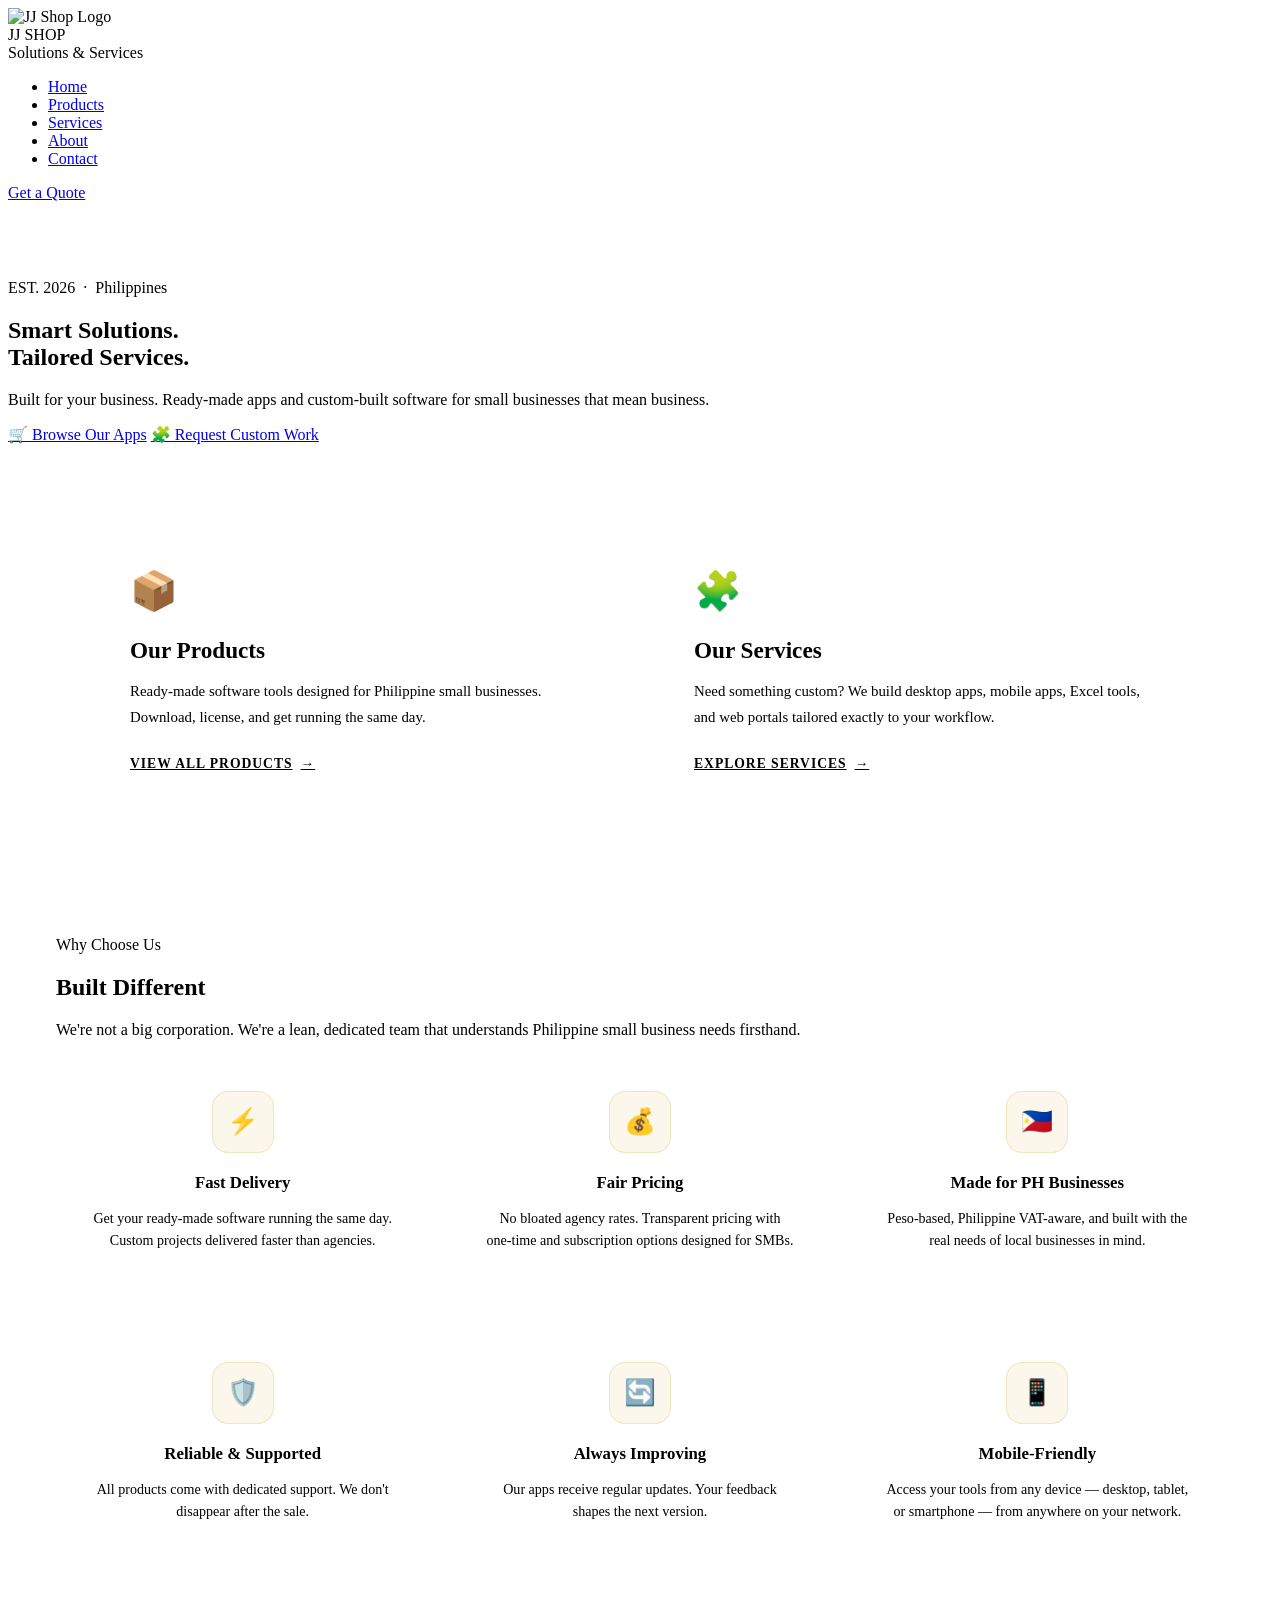
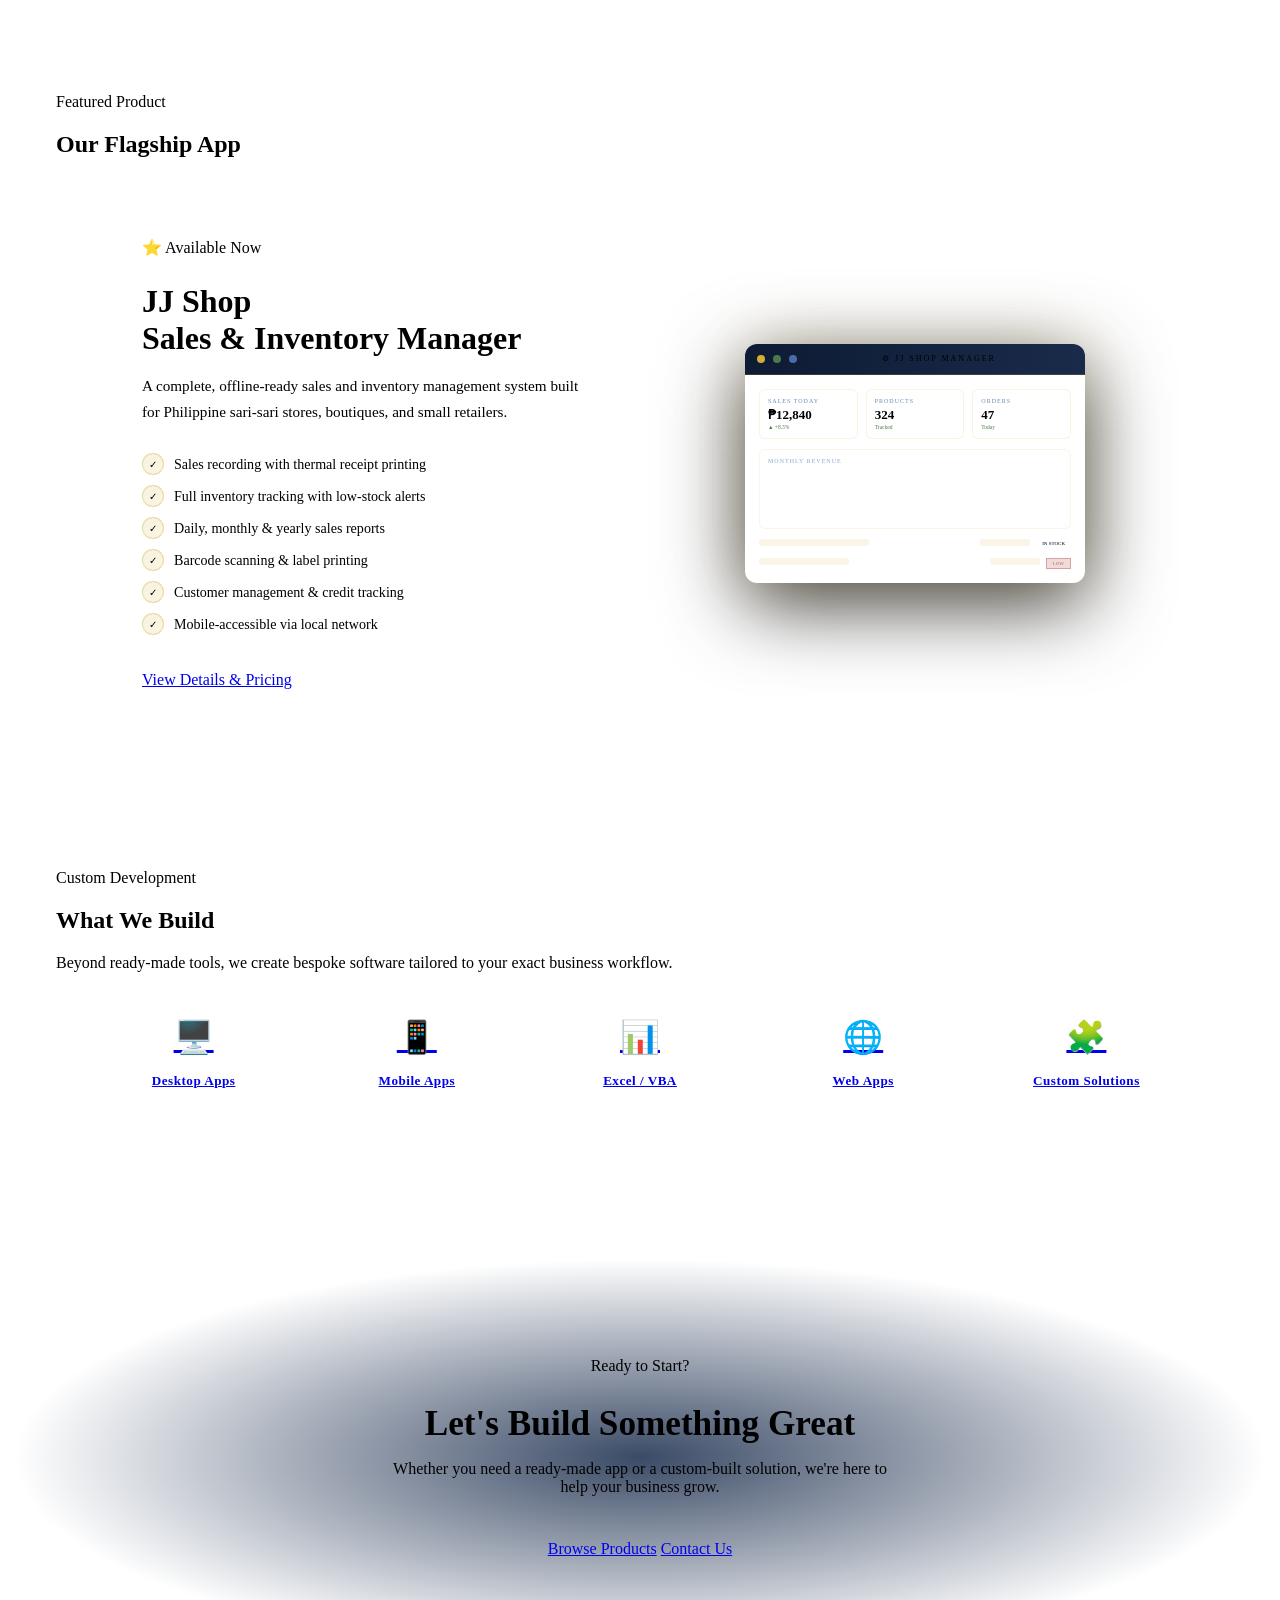
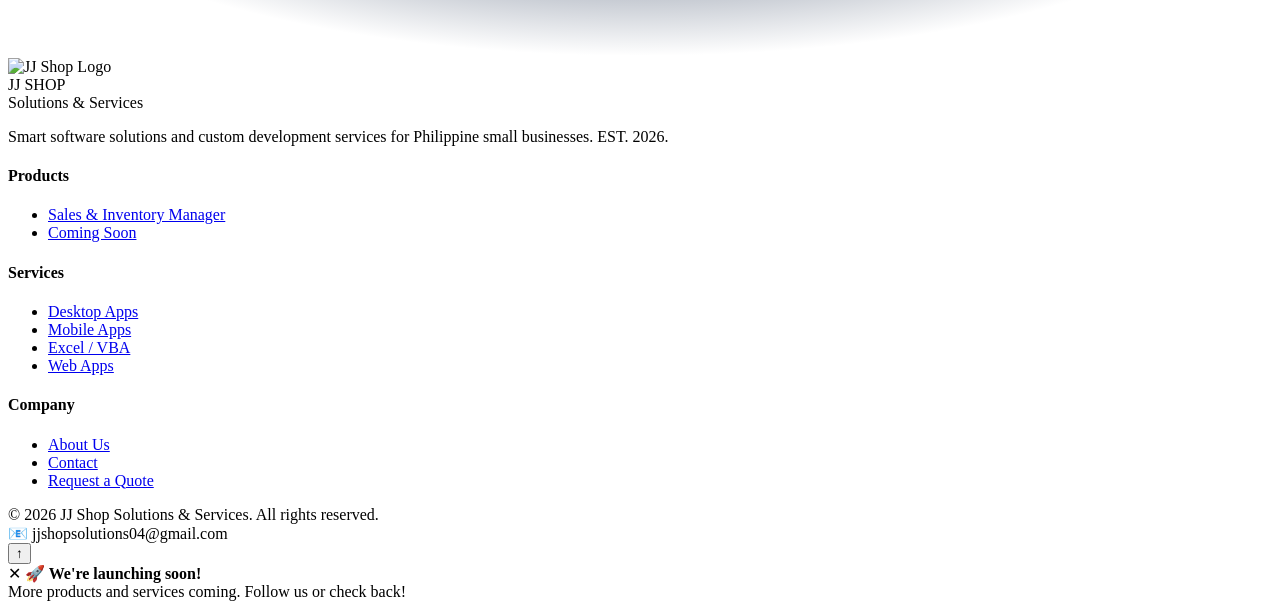
==== index.html @ c6b6b265 "Deploy website: index.html" ====
<!DOCTYPE html>
<html lang="en">
<head>
  <meta charset="UTF-8">
  <meta name="viewport" content="width=device-width, initial-scale=1.0">
  <title>JJ Shop Solutions & Services — Smart Business Software & Custom Development</title>
  <meta name="description" content="JJ Shop Solutions & Services offers ready-made business software and custom-built digital solutions for small businesses in the Philippines. Explore our Invty App and custom development services.">
  <meta name="keywords" content="JJ Shop, inventory software, sales management, custom software Philippines, small business app">
  <meta property="og:title" content="JJ Shop Solutions & Services">
  <meta property="og:description" content="Smart Solutions. Tailored Services. Built for Your Business.">
  <meta property="og:type" content="website">
  <link rel="icon" type="image/png" href="assets/img/icon-192.png">
  <link rel="apple-touch-icon" href="assets/img/icon-192.png">
  <link rel="stylesheet" href="assets/style.css">
  <style>
    /* ── HOME-SPECIFIC ── */
    .dual-cards {
      display:grid; grid-template-columns:1fr 1fr; gap:28px;
      max-width:1100px; margin:80px auto 0; padding:0 48px;
    }
    .dual-card {
      background:var(--glass);
      border:1px solid var(--glass-border);
      border-radius:var(--radius); padding:44px 40px;
      backdrop-filter:blur(20px); transition:var(--transition);
      position:relative; overflow:hidden;
    }
    .dual-card::before {
      content:''; position:absolute; top:0; left:0; right:0; height:3px;
      background:linear-gradient(90deg,transparent,var(--gold),transparent);
      opacity:0; transition:var(--transition);
    }
    .dual-card:hover { transform:translateY(-6px); box-shadow:0 16px 60px rgba(212,175,55,0.15); }
    .dual-card:hover::before { opacity:1; }
    .dual-card-icon { font-size:2.4rem; margin-bottom:16px; display:block; }
    .dual-card h3 { font-size:1.45rem; margin-bottom:12px; color:var(--gold); }
    .dual-card p { color:var(--text-muted); font-size:0.93rem; line-height:1.7; margin-bottom:24px; }
    .dual-card-link {
      display:inline-flex; align-items:center; gap:8px;
      font-size:0.85rem; font-weight:600; color:var(--gold);
      letter-spacing:1px; text-transform:uppercase; transition:var(--transition);
    }
    .dual-card-link .arrow { transition:var(--transition); }
    .dual-card-link:hover .arrow { transform:translateX(6px); }

    /* ── FEATURES SECTION ── */
    .features-section {
      padding:120px 48px; max-width:1200px; margin:0 auto;
    }
    .features-grid {
      display:grid; grid-template-columns:repeat(3,1fr); gap:24px;
    }
    .feature-item {
      background:var(--glass); border:1px solid var(--glass-border);
      border-radius:var(--radius); padding:36px 32px;
      backdrop-filter:blur(20px); transition:var(--transition);
      text-align:center;
    }
    .feature-item:hover {
      border-color:rgba(212,175,55,0.4); transform:translateY(-4px);
      box-shadow:0 12px 40px rgba(212,175,55,0.1);
    }
    .feature-icon {
      width:60px; height:60px; border-radius:16px;
      background:rgba(212,175,55,0.1); border:1px solid rgba(212,175,55,0.25);
      display:flex; align-items:center; justify-content:center;
      font-size:1.6rem; margin:0 auto 20px;
    }
    .feature-item h3 { font-size:1.05rem; margin-bottom:10px; }
    .feature-item p { font-size:0.88rem; color:var(--text-muted); line-height:1.6; }

    /* ── PRODUCT SPOTLIGHT ── */
    .spotlight-section {
      padding:0 48px 120px; position:relative; z-index:1;
    }
    .spotlight-inner {
      max-width:1100px; margin:0 auto;
      background:var(--glass); border:1px solid var(--glass-border);
      border-radius:20px; backdrop-filter:blur(20px);
      display:grid; grid-template-columns:1fr 1fr; overflow:hidden;
    }
    .spotlight-content { padding:60px 52px; }
    .spotlight-content h2 { font-size:2rem; margin-bottom:16px; }
    .spotlight-content p { color:var(--text-muted); font-size:0.95rem; line-height:1.7; margin-bottom:28px; }
    .spotlight-features { display:flex; flex-direction:column; gap:10px; margin-bottom:36px; }
    .spotlight-feat {
      display:flex; align-items:center; gap:10px;
      font-size:0.88rem; color:var(--text-muted);
    }
    .feat-check {
      width:20px; height:20px; border-radius:50%;
      background:rgba(212,175,55,0.15); border:1px solid rgba(212,175,55,0.4);
      display:flex; align-items:center; justify-content:center; flex-shrink:0;
      font-size:0.65rem; color:var(--gold);
    }
    .spotlight-visual {
      background:linear-gradient(135deg, var(--navy-mid) 0%, var(--navy-card) 100%);
      display:flex; align-items:center; justify-content:center;
      padding:40px; border-left:1px solid var(--glass-border);
    }
    .app-mockup {
      width:100%; max-width:340px;
      background:var(--navy-card); border-radius:12px;
      border:1.5px solid var(--navy-border);
      box-shadow:0 0 60px rgba(212,175,55,0.15), 0 20px 80px rgba(0,0,0,0.8);
      overflow:hidden;
    }
    .mockup-bar {
      background:linear-gradient(90deg,#0d1b33,#1a2a4a);
      height:30px; display:flex; align-items:center; padding:0 12px;
      border-bottom:1px solid rgba(212,175,55,0.2); gap:8px;
    }
    .mockup-dot { width:8px; height:8px; border-radius:50%; }
    .mockup-title {
      font-family:'Cinzel',serif; font-size:8px; color:var(--gold);
      letter-spacing:2px; margin-left:auto; margin-right:auto;
    }
    .mockup-body { padding:14px; display:flex; flex-direction:column; gap:10px; }
    .mockup-kpis { display:flex; gap:8px; }
    .mockup-kpi {
      flex:1; background:rgba(255,255,255,0.03);
      border:1px solid rgba(212,175,55,0.15); border-radius:6px; padding:8px;
    }
    .kpi-lbl { font-size:6px; color:#6a8aaa; text-transform:uppercase; letter-spacing:1px; margin-bottom:3px; }
    .kpi-val { font-size:13px; font-weight:700; color:var(--gold); }
    .kpi-sub-t { font-size:5.5px; color:#4a7a4a; margin-top:1px; }
    .mockup-chart {
      background:rgba(255,255,255,0.02); border:1px solid rgba(212,175,55,0.12);
      border-radius:6px; padding:8px;
    }
    .chart-lbl { font-size:6px; color:#8aaac8; text-transform:uppercase; letter-spacing:1px; margin-bottom:6px; }
    .bars-row { display:flex; align-items:flex-end; height:50px; gap:5px; }
    .bar-item { flex:1; border-radius:2px 2px 0 0; background:linear-gradient(180deg,var(--gold),rgba(212,175,55,0.3)); }
    .bar-item.hi { background:linear-gradient(180deg,var(--gold-light),var(--gold)); }
    .mockup-row { display:flex; gap:6px; }
    .m-cell { height:7px; border-radius:2px; background:rgba(212,175,55,0.12); }

    /* ── SERVICES STRIP ── */
    .services-strip {
      padding:0 48px 120px; position:relative; z-index:1;
    }
    .services-grid-home {
      max-width:1100px; margin:0 auto;
      display:grid; grid-template-columns:repeat(5,1fr); gap:16px;
    }
    .svc-tile {
      background:var(--glass); border:1px solid var(--glass-border);
      border-radius:var(--radius); padding:30px 20px; text-align:center;
      backdrop-filter:blur(20px); transition:var(--transition); cursor:pointer;
    }
    .svc-tile:hover {
      border-color:rgba(212,175,55,0.5); transform:translateY(-5px);
      box-shadow:0 12px 40px rgba(212,175,55,0.12);
      background:rgba(13,27,51,0.9);
    }
    .svc-tile-icon { font-size:2rem; margin-bottom:12px; display:block; }
    .svc-tile h4 { font-size:0.82rem; font-weight:600; color:var(--text); letter-spacing:0.5px; }

    /* ── CTA SECTION ── */
    .cta-section {
      padding:100px 48px; text-align:center;
      background:radial-gradient(ellipse at 50% 50%, rgba(10,30,64,0.8) 0%, transparent 70%);
      position:relative; z-index:1;
    }
    .cta-section h2 { font-size:2.2rem; margin-bottom:16px; }
    .cta-section p { color:var(--text-muted); max-width:500px; margin:0 auto 44px; }

    @media (max-width:900px) {
      .dual-cards { grid-template-columns:1fr; padding:0 24px; }
      .features-section { padding:80px 24px; }
      .features-grid { grid-template-columns:1fr 1fr; }
      .spotlight-inner { grid-template-columns:1fr; }
      .spotlight-visual { display:none; }
      .spotlight-content { padding:40px 32px; }
      .services-strip { padding:0 24px 80px; }
      .services-grid-home { grid-template-columns:repeat(3,1fr); }
      .cta-section { padding:80px 24px; }
    }
    @media (max-width:560px) {
      .features-grid { grid-template-columns:1fr; }
      .services-grid-home { grid-template-columns:repeat(2,1fr); }
    }
  </style>
</head>
<body>

<!-- ── NAVBAR ── -->
<nav class="navbar" id="navbar">
  <div class="nav-logo">
    <img src="assets/img/logo.png" alt="JJ Shop Logo">
    <div>
      <div class="nav-logo-text">JJ SHOP</div>
      <div class="nav-logo-sub">Solutions & Services</div>
    </div>
  </div>
  <ul class="nav-links" id="navLinks">
    <li><a href="index.html" class="active">Home</a></li>
    <li><a href="products.html">Products</a></li>
    <li><a href="services.html">Services</a></li>
    <li><a href="about.html">About</a></li>
    <li><a href="contact.html">Contact</a></li>
  </ul>
  <a href="contact.html" class="nav-cta">Get a Quote</a>
  <div class="nav-hamburger" id="hamburger" onclick="toggleNav()">
    <span></span><span></span><span></span>
  </div>
</nav>

<!-- ── HERO ── -->
<section class="hero" id="home">
  <div class="hero-glow"></div>
  <div class="particles" id="particles"></div>
  <div class="hero-content reveal">
    <div class="hero-badge">EST. 2026 &nbsp;·&nbsp; Philippines</div>
    <div class="gold-divider"><span></span></div>
    <h1 class="gold-text">Smart Solutions.<br>Tailored Services.</h1>
    <p class="hero-tagline">Built for your business. Ready-made apps and custom-built software for small businesses that mean business.</p>
    <div class="hero-btns">
      <a href="products.html" class="btn btn-primary">🛒 Browse Our Apps</a>
      <a href="contact.html" class="btn btn-outline">🧩 Request Custom Work</a>
    </div>
  </div>
</section>

<!-- ── DUAL CARDS ── -->
<div class="dual-cards reveal">
  <div class="dual-card">
    <span class="dual-card-icon">📦</span>
    <h3>Our Products</h3>
    <p>Ready-made software tools designed for Philippine small businesses. Download, license, and get running the same day.</p>
    <a href="products.html" class="dual-card-link">View All Products <span class="arrow">→</span></a>
  </div>
  <div class="dual-card">
    <span class="dual-card-icon">🧩</span>
    <h3>Our Services</h3>
    <p>Need something custom? We build desktop apps, mobile apps, Excel tools, and web portals tailored exactly to your workflow.</p>
    <a href="services.html" class="dual-card-link">Explore Services <span class="arrow">→</span></a>
  </div>
</div>

<!-- ── FEATURES ── -->
<section class="section">
  <div class="features-section">
    <div class="section-header reveal">
      <div class="section-eyebrow">Why Choose Us</div>
      <h2><span class="gold-text">Built</span> Different</h2>
      <p>We're not a big corporation. We're a lean, dedicated team that understands Philippine small business needs firsthand.</p>
    </div>
    <div class="features-grid">
      <div class="feature-item reveal">
        <div class="feature-icon">⚡</div>
        <h3>Fast Delivery</h3>
        <p>Get your ready-made software running the same day. Custom projects delivered faster than agencies.</p>
      </div>
      <div class="feature-item reveal">
        <div class="feature-icon">💰</div>
        <h3>Fair Pricing</h3>
        <p>No bloated agency rates. Transparent pricing with one-time and subscription options designed for SMBs.</p>
      </div>
      <div class="feature-item reveal">
        <div class="feature-icon">🇵🇭</div>
        <h3>Made for PH Businesses</h3>
        <p>Peso-based, Philippine VAT-aware, and built with the real needs of local businesses in mind.</p>
      </div>
      <div class="feature-item reveal">
        <div class="feature-icon">🛡️</div>
        <h3>Reliable & Supported</h3>
        <p>All products come with dedicated support. We don't disappear after the sale.</p>
      </div>
      <div class="feature-item reveal">
        <div class="feature-icon">🔄</div>
        <h3>Always Improving</h3>
        <p>Our apps receive regular updates. Your feedback shapes the next version.</p>
      </div>
      <div class="feature-item reveal">
        <div class="feature-icon">📱</div>
        <h3>Mobile-Friendly</h3>
        <p>Access your tools from any device — desktop, tablet, or smartphone — from anywhere on your network.</p>
      </div>
    </div>
  </div>
</section>

<!-- ── PRODUCT SPOTLIGHT ── -->
<section class="spotlight-section section">
  <div class="section-header reveal">
    <div class="section-eyebrow">Featured Product</div>
    <h2>Our <span class="gold-text">Flagship App</span></h2>
  </div>
  <div class="spotlight-inner reveal">
    <div class="spotlight-content">
      <div class="badge badge-gold" style="margin-bottom:18px;">⭐ Available Now</div>
      <h2><span class="gold-text">JJ Shop</span><br>Sales & Inventory Manager</h2>
      <p>A complete, offline-ready sales and inventory management system built for Philippine sari-sari stores, boutiques, and small retailers.</p>
      <div class="spotlight-features">
        <div class="spotlight-feat"><div class="feat-check">✓</div> Sales recording with thermal receipt printing</div>
        <div class="spotlight-feat"><div class="feat-check">✓</div> Full inventory tracking with low-stock alerts</div>
        <div class="spotlight-feat"><div class="feat-check">✓</div> Daily, monthly & yearly sales reports</div>
        <div class="spotlight-feat"><div class="feat-check">✓</div> Barcode scanning & label printing</div>
        <div class="spotlight-feat"><div class="feat-check">✓</div> Customer management & credit tracking</div>
        <div class="spotlight-feat"><div class="feat-check">✓</div> Mobile-accessible via local network</div>
      </div>
      <a href="products.html" class="btn btn-primary">View Details & Pricing</a>
    </div>
    <div class="spotlight-visual">
      <div class="app-mockup">
        <div class="mockup-bar">
          <div class="mockup-dot" style="background:#d4af37;"></div>
          <div class="mockup-dot" style="background:#4a7a4a;"></div>
          <div class="mockup-dot" style="background:#4a6aaa;"></div>
          <div class="mockup-title">⚙ JJ SHOP MANAGER</div>
        </div>
        <div class="mockup-body">
          <div class="mockup-kpis">
            <div class="mockup-kpi">
              <div class="kpi-lbl">Sales Today</div>
              <div class="kpi-val">₱12,840</div>
              <div class="kpi-sub-t">▲ +8.3%</div>
            </div>
            <div class="mockup-kpi">
              <div class="kpi-lbl">Products</div>
              <div class="kpi-val">324</div>
              <div class="kpi-sub-t">Tracked</div>
            </div>
            <div class="mockup-kpi">
              <div class="kpi-lbl">Orders</div>
              <div class="kpi-val">47</div>
              <div class="kpi-sub-t">Today</div>
            </div>
          </div>
          <div class="mockup-chart">
            <div class="chart-lbl">Monthly Revenue</div>
            <div class="bars-row">
              <div class="bar-item" style="height:35%;"></div>
              <div class="bar-item" style="height:50%;"></div>
              <div class="bar-item" style="height:42%;"></div>
              <div class="bar-item" style="height:65%;"></div>
              <div class="bar-item hi" style="height:80%;"></div>
              <div class="bar-item" style="height:70%;"></div>
              <div class="bar-item" style="height:75%;"></div>
              <div class="bar-item hi" style="height:92%;"></div>
            </div>
          </div>
          <div class="mockup-row">
            <div class="m-cell" style="width:110px;"></div>
            <div class="m-cell" style="width:50px;margin-left:auto;"></div>
            <div class="badge badge-green" style="font-size:5px;padding:2px 6px;">IN STOCK</div>
          </div>
          <div class="mockup-row">
            <div class="m-cell" style="width:90px;"></div>
            <div class="m-cell" style="width:50px;margin-left:auto;"></div>
            <div class="badge" style="font-size:5px;padding:2px 6px;background:rgba(180,74,74,0.2);color:#c06060;border:1px solid rgba(180,74,74,0.4);">LOW</div>
          </div>
        </div>
      </div>
    </div>
  </div>
</section>

<!-- ── SERVICES STRIP ── -->
<section class="services-strip section">
  <div class="section-header reveal">
    <div class="section-eyebrow">Custom Development</div>
    <h2>What We <span class="gold-text">Build</span></h2>
    <p>Beyond ready-made tools, we create bespoke software tailored to your exact business workflow.</p>
  </div>
  <div class="services-grid-home">
    <a href="services.html" class="svc-tile reveal">
      <span class="svc-tile-icon">🖥️</span>
      <h4>Desktop Apps</h4>
    </a>
    <a href="services.html" class="svc-tile reveal">
      <span class="svc-tile-icon">📱</span>
      <h4>Mobile Apps</h4>
    </a>
    <a href="services.html" class="svc-tile reveal">
      <span class="svc-tile-icon">📊</span>
      <h4>Excel / VBA</h4>
    </a>
    <a href="services.html" class="svc-tile reveal">
      <span class="svc-tile-icon">🌐</span>
      <h4>Web Apps</h4>
    </a>
    <a href="services.html" class="svc-tile reveal">
      <span class="svc-tile-icon">🧩</span>
      <h4>Custom Solutions</h4>
    </a>
  </div>
</section>

<!-- ── CTA ── -->
<section class="cta-section section reveal">
  <div class="section-eyebrow">Ready to Start?</div>
  <h2><span class="gold-text">Let's Build</span> Something Great</h2>
  <p>Whether you need a ready-made app or a custom-built solution, we're here to help your business grow.</p>
  <div class="hero-btns">
    <a href="products.html" class="btn btn-primary">Browse Products</a>
    <a href="contact.html" class="btn btn-outline">Contact Us</a>
  </div>
</section>

<!-- ── FOOTER ── -->
<footer>
  <div class="footer-grid">
    <div>
      <div class="footer-brand-logo">
        <img src="assets/img/logo.png" alt="JJ Shop Logo">
        <div>
          <div class="footer-brand-name">JJ SHOP</div>
          <div class="footer-brand-sub">Solutions & Services</div>
        </div>
      </div>
      <p class="footer-desc">Smart software solutions and custom development services for Philippine small businesses. EST. 2026.</p>
    </div>
    <div class="footer-col">
      <h4>Products</h4>
      <ul>
        <li><a href="products.html">Sales & Inventory Manager</a></li>
        <li><a href="products.html#coming-soon">Coming Soon</a></li>
      </ul>
    </div>
    <div class="footer-col">
      <h4>Services</h4>
      <ul>
        <li><a href="services.html">Desktop Apps</a></li>
        <li><a href="services.html">Mobile Apps</a></li>
        <li><a href="services.html">Excel / VBA</a></li>
        <li><a href="services.html">Web Apps</a></li>
      </ul>
    </div>
    <div class="footer-col">
      <h4>Company</h4>
      <ul>
        <li><a href="about.html">About Us</a></li>
        <li><a href="contact.html">Contact</a></li>
        <li><a href="contact.html">Request a Quote</a></li>
      </ul>
    </div>
  </div>
  <div class="footer-bottom">
    <div class="footer-copy">© 2026 <span>JJ Shop Solutions & Services</span>. All rights reserved.</div>
    <div class="footer-copy">📧 jjshopsolutions04@gmail.com</div>
  </div>
</footer>

<button class="scroll-top" id="scrollTop" onclick="window.scrollTo({top:0,behavior:'smooth'})" aria-label="Back to top">↑</button>

<div class="notice-banner" id="noticeBanner">
  <span class="notice-close" onclick="document.getElementById('noticeBanner').remove()">✕</span>
  <strong>🚀 We're launching soon!</strong><br>
  More products and services coming. Follow us or check back!
</div>

<script>
  // Floating particles
  const pc = document.getElementById('particles');
  for(let i=0;i<18;i++){
    const p=document.createElement('div');
    p.className='particle';
    const s=Math.random()*4+2;
    p.style.cssText=`width:${s}px;height:${s}px;left:${Math.random()*100}%;bottom:-20px;animation-duration:${Math.random()*12+8}s;animation-delay:${Math.random()*8}s;opacity:${Math.random()*0.5+0.2}`;
    pc.appendChild(p);
  }

  // Scroll reveal
  const observer=new IntersectionObserver(entries=>{
    entries.forEach(e=>{ if(e.isIntersecting) e.target.classList.add('visible'); });
  },{threshold:0.12});
  document.querySelectorAll('.reveal').forEach(el=>observer.observe(el));

  // Scroll top
  const st=document.getElementById('scrollTop');
  window.addEventListener('scroll',()=>{
    st.classList.toggle('visible',window.scrollY>400);
  });

  // Hamburger
  function toggleNav(){
    document.getElementById('navLinks').classList.toggle('open');
  }

  // Navbar shadow on scroll
  window.addEventListener('scroll',()=>{
    document.getElementById('navbar').style.boxShadow=
      window.scrollY>50?'0 4px 30px rgba(0,0,0,0.5)':'none';
  });
</script>
</body>
</html>
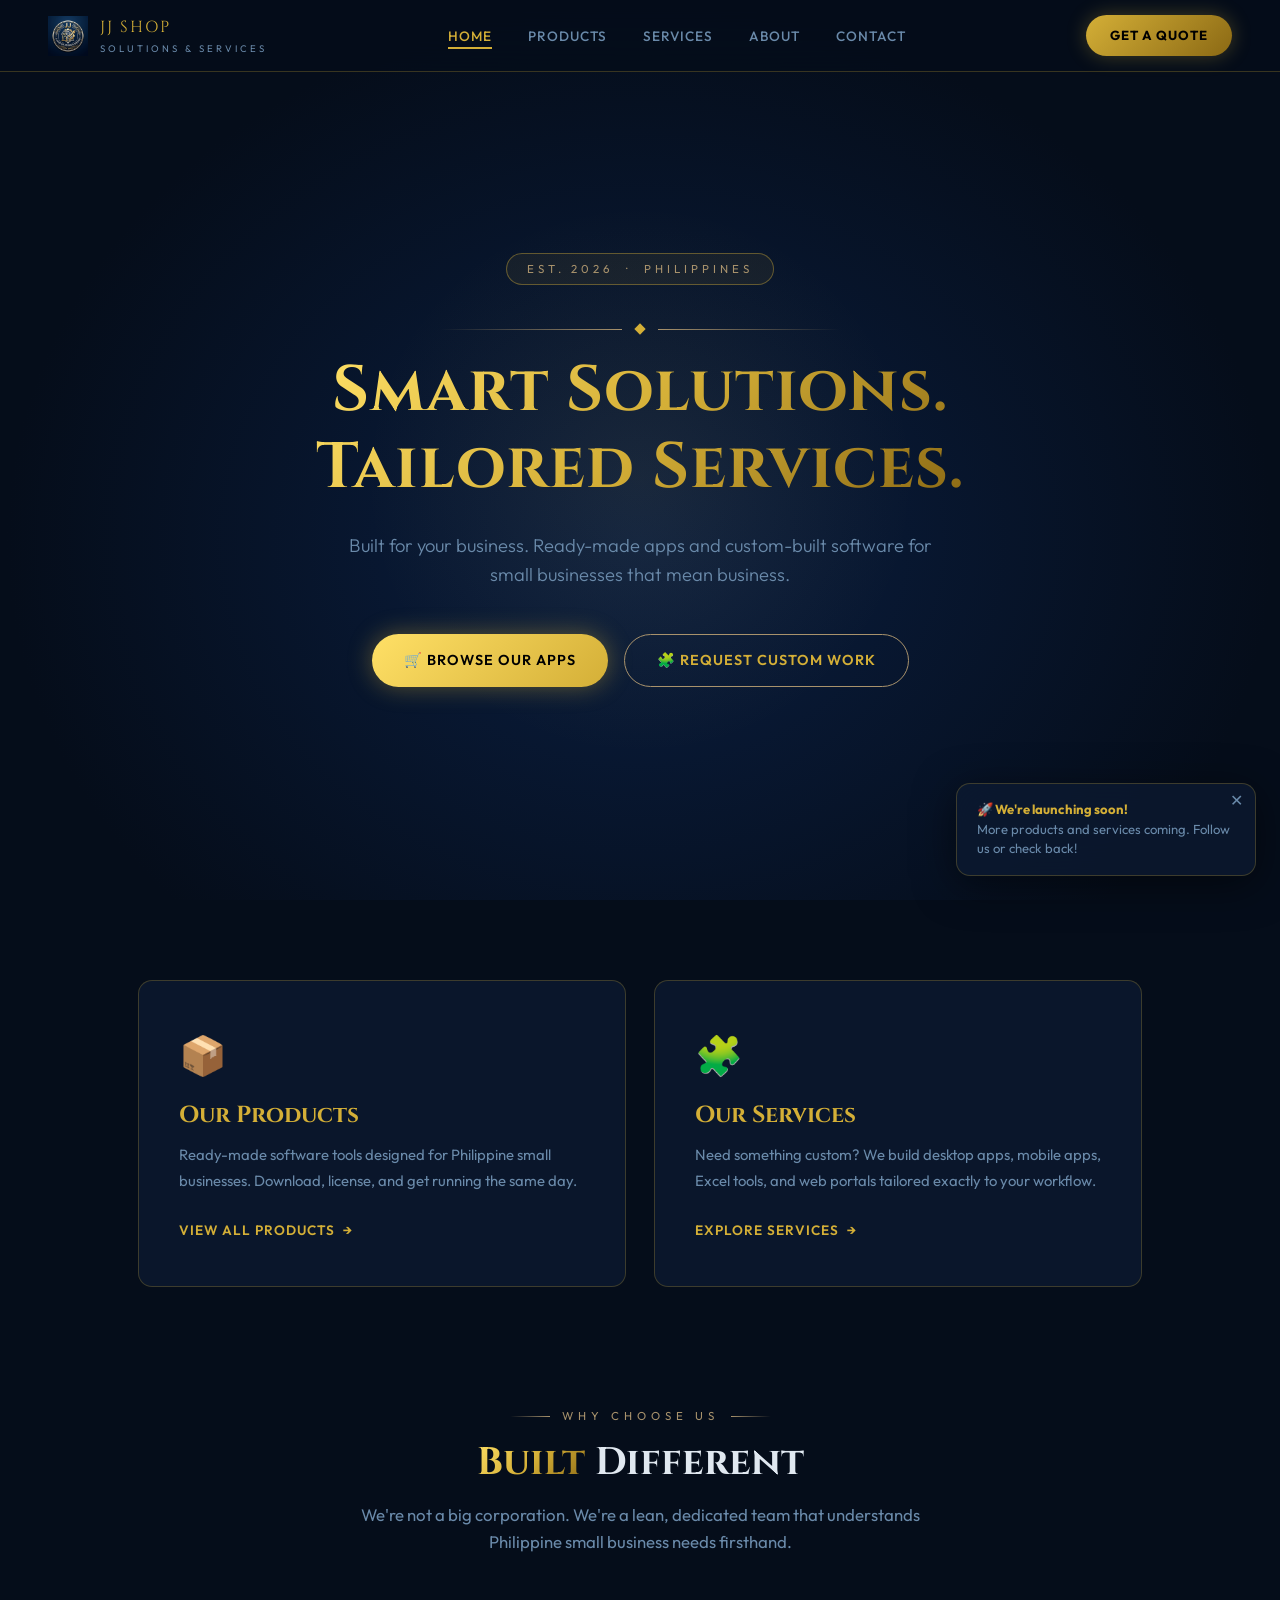
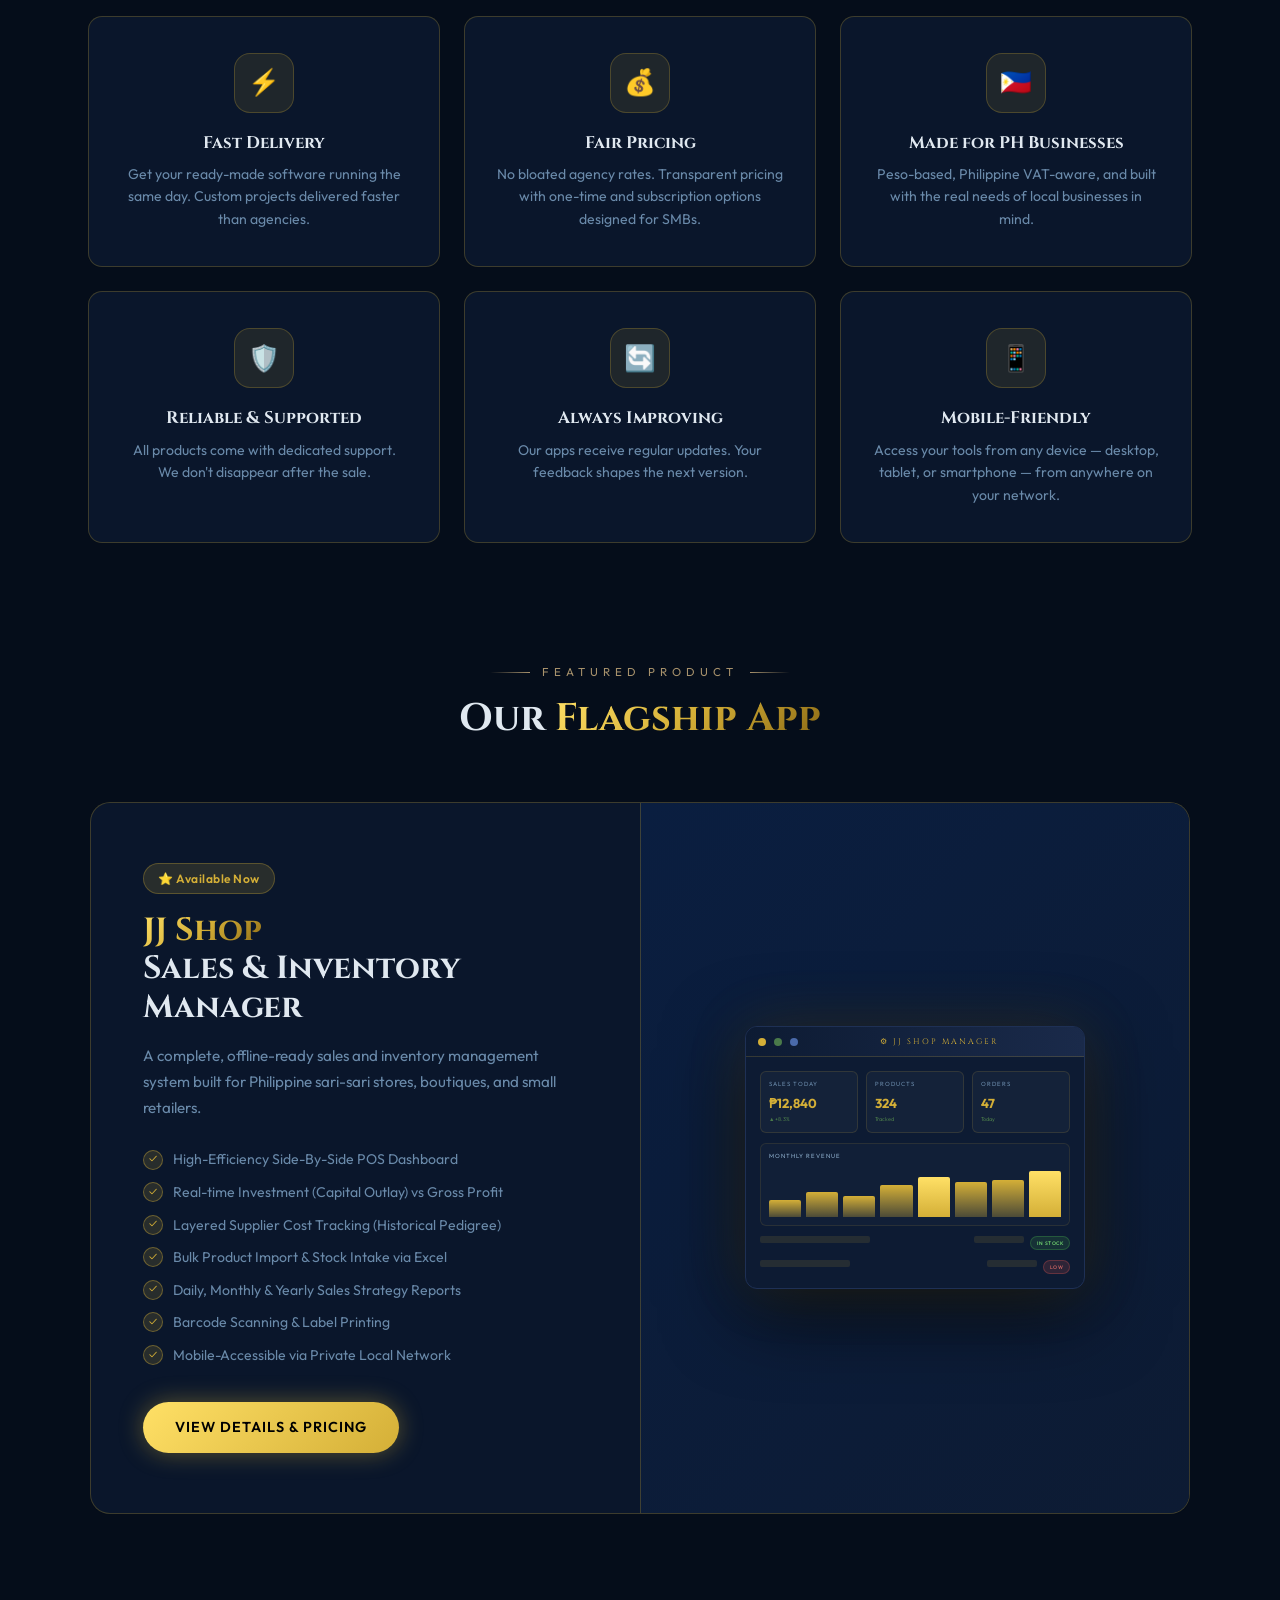
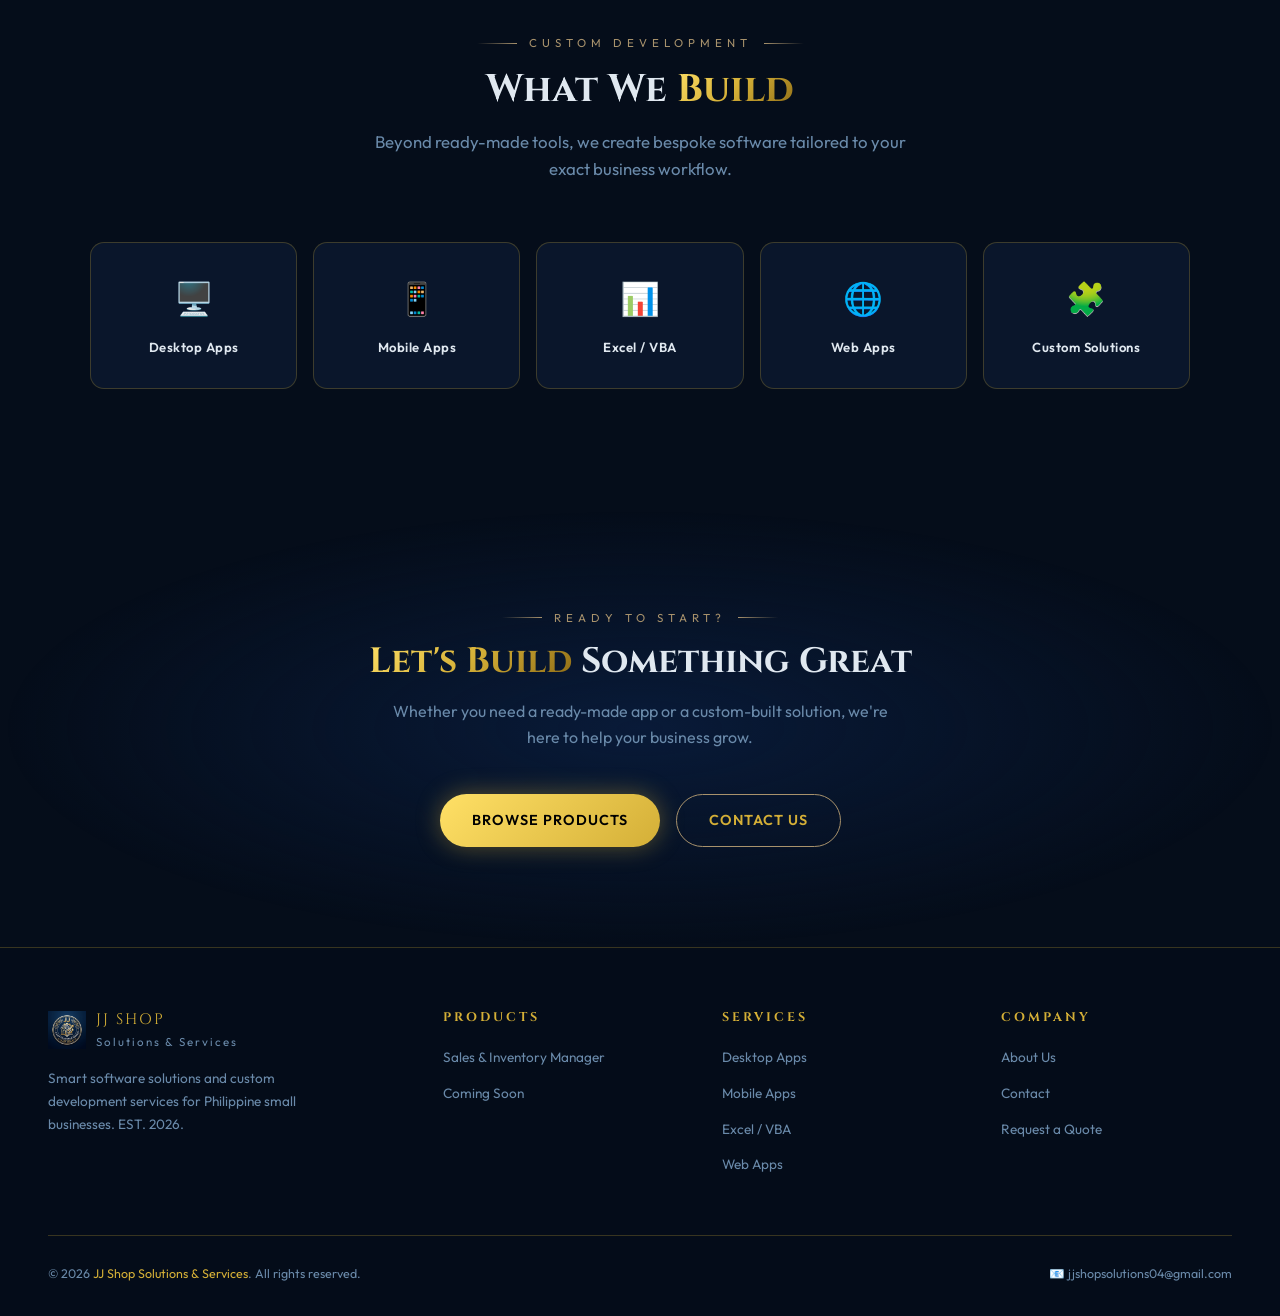
==== commit 849f2e56: "Add files via upload" ====
--- a/index.html
+++ b/index.html
@@ -293,12 +293,13 @@
       <h2><span class="gold-text">JJ Shop</span><br>Sales & Inventory Manager</h2>
       <p>A complete, offline-ready sales and inventory management system built for Philippine sari-sari stores, boutiques, and small retailers.</p>
       <div class="spotlight-features">
-        <div class="spotlight-feat"><div class="feat-check">✓</div> Sales recording with thermal receipt printing</div>
-        <div class="spotlight-feat"><div class="feat-check">✓</div> Full inventory tracking with low-stock alerts</div>
-        <div class="spotlight-feat"><div class="feat-check">✓</div> Daily, monthly & yearly sales reports</div>
-        <div class="spotlight-feat"><div class="feat-check">✓</div> Barcode scanning & label printing</div>
-        <div class="spotlight-feat"><div class="feat-check">✓</div> Customer management & credit tracking</div>
-        <div class="spotlight-feat"><div class="feat-check">✓</div> Mobile-accessible via local network</div>
+        <div class="spotlight-feat"><div class="feat-check">✓</div> High-Efficiency Side-By-Side POS Dashboard</div>
+        <div class="spotlight-feat"><div class="feat-check">✓</div> Real-time Investment (Capital Outlay) vs Gross Profit</div>
+        <div class="spotlight-feat"><div class="feat-check">✓</div> Layered Supplier Cost Tracking (Historical Pedigree)</div>
+        <div class="spotlight-feat"><div class="feat-check">✓</div> Bulk Product Import & Stock Intake via Excel</div>
+        <div class="spotlight-feat"><div class="feat-check">✓</div> Daily, Monthly & Yearly Sales Strategy Reports</div>
+        <div class="spotlight-feat"><div class="feat-check">✓</div> Barcode Scanning & Label Printing</div>
+        <div class="spotlight-feat"><div class="feat-check">✓</div> Mobile-Accessible via Private Local Network</div>
       </div>
       <a href="products.html" class="btn btn-primary">View Details & Pricing</a>
     </div>
--- a/assets/style.css
+++ b/assets/style.css
@@ -0,0 +1,317 @@
+/* ==============================================
+   JJ SHOP SOLUTIONS & SERVICES — DESIGN SYSTEM
+   ============================================== */
+
+@import url('https://fonts.googleapis.com/css2?family=Cinzel:wght@400;600;700;900&family=Outfit:wght@300;400;500;600;700&display=swap');
+
+/* ── TOKENS ── */
+:root {
+  --gold:       #d4af37;
+  --gold-light: #ffe066;
+  --gold-dim:   #a8926c;
+  --navy:       #050d1a;
+  --navy-mid:   #0a1e40;
+  --navy-card:  #0d1b33;
+  --navy-border:#1e3055;
+  --text:       #e0e8f0;
+  --text-muted: #6a8aaa;
+  --glass:      rgba(13,27,51,0.72);
+  --glass-border: rgba(212,175,55,0.25);
+  --radius:     14px;
+  --radius-sm:  8px;
+  --shadow:     0 8px 40px rgba(0,0,0,0.6);
+  --transition: 0.3s cubic-bezier(0.4,0,0.2,1);
+}
+
+/* ── RESET ── */
+*, *::before, *::after { margin:0; padding:0; box-sizing:border-box; }
+html { scroll-behavior:smooth; }
+body {
+  font-family:'Outfit', sans-serif;
+  background:var(--navy);
+  color:var(--text);
+  line-height:1.6;
+  overflow-x:hidden;
+}
+img { max-width:100%; display:block; }
+a { text-decoration:none; color:inherit; }
+ul { list-style:none; }
+
+/* ── BACKGROUND GRID ── */
+body::before {
+  content:'';
+  position:fixed; inset:0; z-index:0; pointer-events:none;
+  background-image:
+    linear-gradient(rgba(212,175,55,0.03) 1px, transparent 1px),
+    linear-gradient(90deg, rgba(212,175,55,0.03) 1px, transparent 1px);
+  background-size:60px 60px;
+}
+
+/* ── TYPOGRAPHY ── */
+.cinzel { font-family:'Cinzel', serif; }
+h1,h2,h3 { font-family:'Cinzel', serif; line-height:1.2; }
+.gold-text {
+  background:linear-gradient(135deg, var(--gold-light) 0%, var(--gold) 50%, #8b6914 100%);
+  -webkit-background-clip:text; -webkit-text-fill-color:transparent;
+  background-clip:text;
+}
+.section-eyebrow {
+  font-size:0.72rem; letter-spacing:5px; text-transform:uppercase;
+  color:var(--gold-dim); display:flex; align-items:center; gap:12px;
+  justify-content:center; margin-bottom:14px;
+}
+.section-eyebrow::before,.section-eyebrow::after {
+  content:''; flex:0 0 40px; height:1px;
+  background:linear-gradient(90deg,transparent,var(--gold-dim));
+}
+.section-eyebrow::after { background:linear-gradient(90deg,var(--gold-dim),transparent); }
+
+/* ── NAVBAR ── */
+.navbar {
+  position:fixed; top:0; left:0; right:0; z-index:1000;
+  padding:0 48px;
+  background:rgba(5,13,26,0.85);
+  backdrop-filter:blur(20px);
+  border-bottom:1px solid var(--glass-border);
+  display:flex; align-items:center; height:72px;
+  transition:var(--transition);
+}
+.nav-logo { display:flex; align-items:center; gap:12px; }
+.nav-logo img { height:40px; width:40px; object-fit:contain; }
+.nav-logo-text { font-family:'Cinzel',serif; font-size:1rem; color:var(--gold); letter-spacing:2px; }
+.nav-logo-sub { font-size:0.6rem; color:var(--text-muted); letter-spacing:3px; text-transform:uppercase; }
+.nav-links { display:flex; gap:36px; margin:0 auto; }
+.nav-links a {
+  font-size:0.85rem; font-weight:500; letter-spacing:1px;
+  color:var(--text-muted); text-transform:uppercase;
+  transition:var(--transition); position:relative; padding-bottom:4px;
+}
+.nav-links a::after {
+  content:''; position:absolute; bottom:0; left:0; width:0; height:1.5px;
+  background:var(--gold); transition:var(--transition);
+}
+.nav-links a:hover, .nav-links a.active { color:var(--gold); }
+.nav-links a:hover::after, .nav-links a.active::after { width:100%; }
+.nav-cta {
+  padding:10px 24px; border-radius:30px;
+  background:linear-gradient(135deg, var(--gold), #8b6914);
+  color:#000; font-weight:700; font-size:0.82rem;
+  letter-spacing:1px; text-transform:uppercase;
+  transition:var(--transition); box-shadow:0 0 20px rgba(212,175,55,0.3);
+}
+.nav-cta:hover { transform:translateY(-2px); box-shadow:0 4px 30px rgba(212,175,55,0.5); }
+.nav-hamburger { display:none; flex-direction:column; gap:5px; cursor:pointer; padding:4px; }
+.nav-hamburger span { display:block; width:24px; height:2px; background:var(--gold); border-radius:2px; transition:var(--transition); }
+
+/* ── BUTTONS ── */
+.btn {
+  display:inline-flex; align-items:center; gap:8px;
+  padding:14px 32px; border-radius:30px; font-weight:600;
+  font-size:0.9rem; letter-spacing:1px; text-transform:uppercase;
+  cursor:pointer; transition:var(--transition); border:none; outline:none;
+}
+.btn-primary {
+  background:linear-gradient(135deg, var(--gold-light), var(--gold));
+  color:#000; box-shadow:0 0 24px rgba(212,175,55,0.4);
+}
+.btn-primary:hover { transform:translateY(-3px); box-shadow:0 8px 40px rgba(212,175,55,0.6); }
+.btn-outline {
+  background:transparent; color:var(--gold);
+  border:1.5px solid var(--gold-dim);
+}
+.btn-outline:hover {
+  background:rgba(212,175,55,0.1); border-color:var(--gold);
+  transform:translateY(-3px);
+}
+
+/* ── DIVIDER ── */
+.gold-divider {
+  display:flex; align-items:center; gap:14px; margin:20px auto;
+  max-width:400px;
+}
+.gold-divider::before,.gold-divider::after {
+  content:''; flex:1; height:1px;
+  background:linear-gradient(90deg,transparent,var(--gold-dim));
+}
+.gold-divider::after { background:linear-gradient(90deg,var(--gold-dim),transparent); }
+.gold-divider span {
+  width:8px; height:8px; background:var(--gold);
+  transform:rotate(45deg); flex-shrink:0;
+}
+
+/* ── CARDS ── */
+.card {
+  background:var(--glass);
+  border:1px solid var(--glass-border);
+  border-radius:var(--radius);
+  backdrop-filter:blur(20px);
+  transition:var(--transition);
+}
+.card:hover {
+  border-color:rgba(212,175,55,0.5);
+  transform:translateY(-4px);
+  box-shadow:0 12px 40px rgba(212,175,55,0.15);
+}
+
+/* ── SECTION ── */
+.section { position:relative; z-index:1; }
+.section-header { text-align:center; margin-bottom:60px; }
+.section-header h2 { font-size:2.4rem; margin-bottom:16px; }
+.section-header p { color:var(--text-muted); max-width:560px; margin:0 auto; font-size:1.05rem; }
+
+/* ── FOOTER ── */
+footer {
+  background:rgba(5,13,26,0.95);
+  border-top:1px solid var(--glass-border);
+  padding:60px 48px 32px;
+  position:relative; z-index:1;
+}
+.footer-grid {
+  display:grid; grid-template-columns:1.5fr 1fr 1fr 1fr;
+  gap:48px; margin-bottom:48px;
+}
+.footer-brand-logo { display:flex; align-items:center; gap:10px; margin-bottom:16px; }
+.footer-brand-logo img { height:38px; width:38px; object-fit:contain; }
+.footer-brand-name { font-family:'Cinzel',serif; font-size:0.95rem; color:var(--gold); letter-spacing:2px; }
+.footer-brand-sub { font-size:0.72rem; color:var(--text-muted); letter-spacing:2px; }
+.footer-desc { font-size:0.85rem; color:var(--text-muted); line-height:1.7; max-width:260px; }
+.footer-col h4 { font-family:'Cinzel',serif; font-size:0.78rem; color:var(--gold); letter-spacing:3px; text-transform:uppercase; margin-bottom:16px; }
+.footer-col ul li { margin-bottom:10px; }
+.footer-col ul li a { font-size:0.85rem; color:var(--text-muted); transition:var(--transition); }
+.footer-col ul li a:hover { color:var(--gold); padding-left:4px; }
+.footer-bottom {
+  border-top:1px solid var(--glass-border); padding-top:28px;
+  display:flex; justify-content:space-between; align-items:center;
+  flex-wrap:wrap; gap:12px;
+}
+.footer-copy { font-size:0.78rem; color:var(--text-muted); }
+.footer-copy span { color:var(--gold); }
+
+/* ── CORNER DECORATION ── */
+.corner-deco {
+  position:absolute; width:36px; height:36px;
+  border-color:rgba(212,175,55,0.3); border-style:solid;
+}
+.corner-deco.tl { top:24px; left:24px; border-width:1.5px 0 0 1.5px; }
+.corner-deco.tr { top:24px; right:24px; border-width:1.5px 1.5px 0 0; }
+.corner-deco.bl { bottom:24px; left:24px; border-width:0 0 1.5px 1.5px; }
+.corner-deco.br { bottom:24px; right:24px; border-width:0 1.5px 1.5px 0; }
+
+/* ── SCROLL REVEAL ── */
+.reveal {
+  opacity:0; transform:translateY(24px);
+  transition:opacity 0.7s ease, transform 0.7s ease;
+}
+.reveal.visible { opacity:1; transform:translateY(0); }
+
+/* ── HERO ── */
+.hero {
+  min-height:100vh; display:flex; align-items:center;
+  padding:120px 48px 80px;
+  background:radial-gradient(ellipse at 50% 60%, var(--navy-mid) 0%, var(--navy) 70%);
+  position:relative; z-index:1; overflow:hidden;
+}
+.hero-glow {
+  position:absolute; top:20%; left:50%; transform:translateX(-50%);
+  width:600px; height:600px;
+  background:radial-gradient(circle, rgba(212,175,55,0.08) 0%, transparent 65%);
+  pointer-events:none;
+}
+.hero-content { max-width:1200px; margin:0 auto; text-align:center; }
+.hero h1 {
+  font-size:clamp(2.4rem, 5vw, 4.2rem);
+  margin-bottom:24px; letter-spacing:1px;
+}
+.hero-tagline {
+  font-size:1.15rem; color:var(--text-muted);
+  max-width:600px; margin:0 auto 44px; font-weight:300;
+}
+.hero-btns { display:flex; gap:16px; justify-content:center; flex-wrap:wrap; }
+.hero-badge {
+  display:inline-block; margin-bottom:20px;
+  padding:6px 20px; border-radius:30px;
+  border:1px solid rgba(212,175,55,0.4);
+  background:rgba(212,175,55,0.07);
+  font-size:0.72rem; letter-spacing:4px; color:var(--gold-dim);
+  text-transform:uppercase;
+}
+
+/* ── FLOATING DOTS ANIMATION ── */
+.particles {
+  position:absolute; inset:0; pointer-events:none; overflow:hidden;
+}
+.particle {
+  position:absolute; border-radius:50%;
+  background:radial-gradient(circle, rgba(212,175,55,0.6), transparent);
+  animation:float linear infinite;
+}
+@keyframes float {
+  0%   { transform:translateY(0) scale(1); opacity:0; }
+  10%  { opacity:1; }
+  90%  { opacity:0.4; }
+  100% { transform:translateY(-100vh) scale(0.3); opacity:0; }
+}
+
+/* ── RESPONSIVE ── */
+@media (max-width: 900px) {
+  .navbar { padding:0 24px; }
+  .nav-links { display:none; }
+  .nav-hamburger { display:flex; }
+  .nav-links.open {
+    display:flex; flex-direction:column; position:fixed;
+    top:72px; left:0; right:0; background:rgba(5,13,26,0.98);
+    padding:32px; gap:24px; border-bottom:1px solid var(--glass-border);
+  }
+  .hero { padding:120px 24px 60px; }
+  .footer-grid { grid-template-columns:1fr 1fr; gap:32px; }
+  .footer-bottom { flex-direction:column; text-align:center; }
+}
+@media (max-width: 560px) {
+  .footer-grid { grid-template-columns:1fr; }
+  .hero h1 { font-size:2rem; }
+}
+
+/* ── BADGE PILLS ── */
+.badge {
+  display:inline-flex; align-items:center; gap:6px;
+  padding:5px 14px; border-radius:20px; font-size:0.75rem;
+  font-weight:600; letter-spacing:0.5px;
+}
+.badge-gold { background:rgba(212,175,55,0.15); color:var(--gold); border:1px solid rgba(212,175,55,0.3); }
+.badge-green { background:rgba(74,180,74,0.15); color:#6dca6d; border:1px solid rgba(74,180,74,0.3); }
+.badge-soon { background:rgba(106,138,170,0.15); color:var(--text-muted); border:1px solid rgba(106,138,170,0.25); }
+
+/* ── NOTICE BANNER ── */
+.notice-banner {
+  position:fixed; bottom:24px; right:24px; z-index:999;
+  background:var(--glass); border:1px solid var(--glass-border);
+  backdrop-filter:blur(20px); border-radius:var(--radius);
+  padding:16px 20px; max-width:300px; font-size:0.82rem;
+  color:var(--text-muted); line-height:1.5;
+  box-shadow:0 8px 40px rgba(0,0,0,0.5);
+  animation:slideIn 0.5s ease;
+}
+.notice-banner strong { color:var(--gold); }
+.notice-close {
+  position:absolute; top:8px; right:12px; cursor:pointer;
+  color:var(--text-muted); font-size:1rem; line-height:1;
+}
+.notice-close:hover { color:var(--gold); }
+@keyframes slideIn {
+  from { opacity:0; transform:translateY(20px); }
+  to   { opacity:1; transform:translateY(0); }
+}
+
+/* ── SCROLL TO TOP ── */
+.scroll-top {
+  position:fixed; bottom:24px; left:24px; z-index:999;
+  width:44px; height:44px; border-radius:50%;
+  background:linear-gradient(135deg,var(--gold),#8b6914);
+  color:#000; font-size:1.1rem; cursor:pointer;
+  display:flex; align-items:center; justify-content:center;
+  box-shadow:0 4px 20px rgba(212,175,55,0.4);
+  transition:var(--transition); opacity:0; pointer-events:none;
+  border:none;
+}
+.scroll-top.visible { opacity:1; pointer-events:all; }
+.scroll-top:hover { transform:translateY(-3px); box-shadow:0 8px 30px rgba(212,175,55,0.6); }
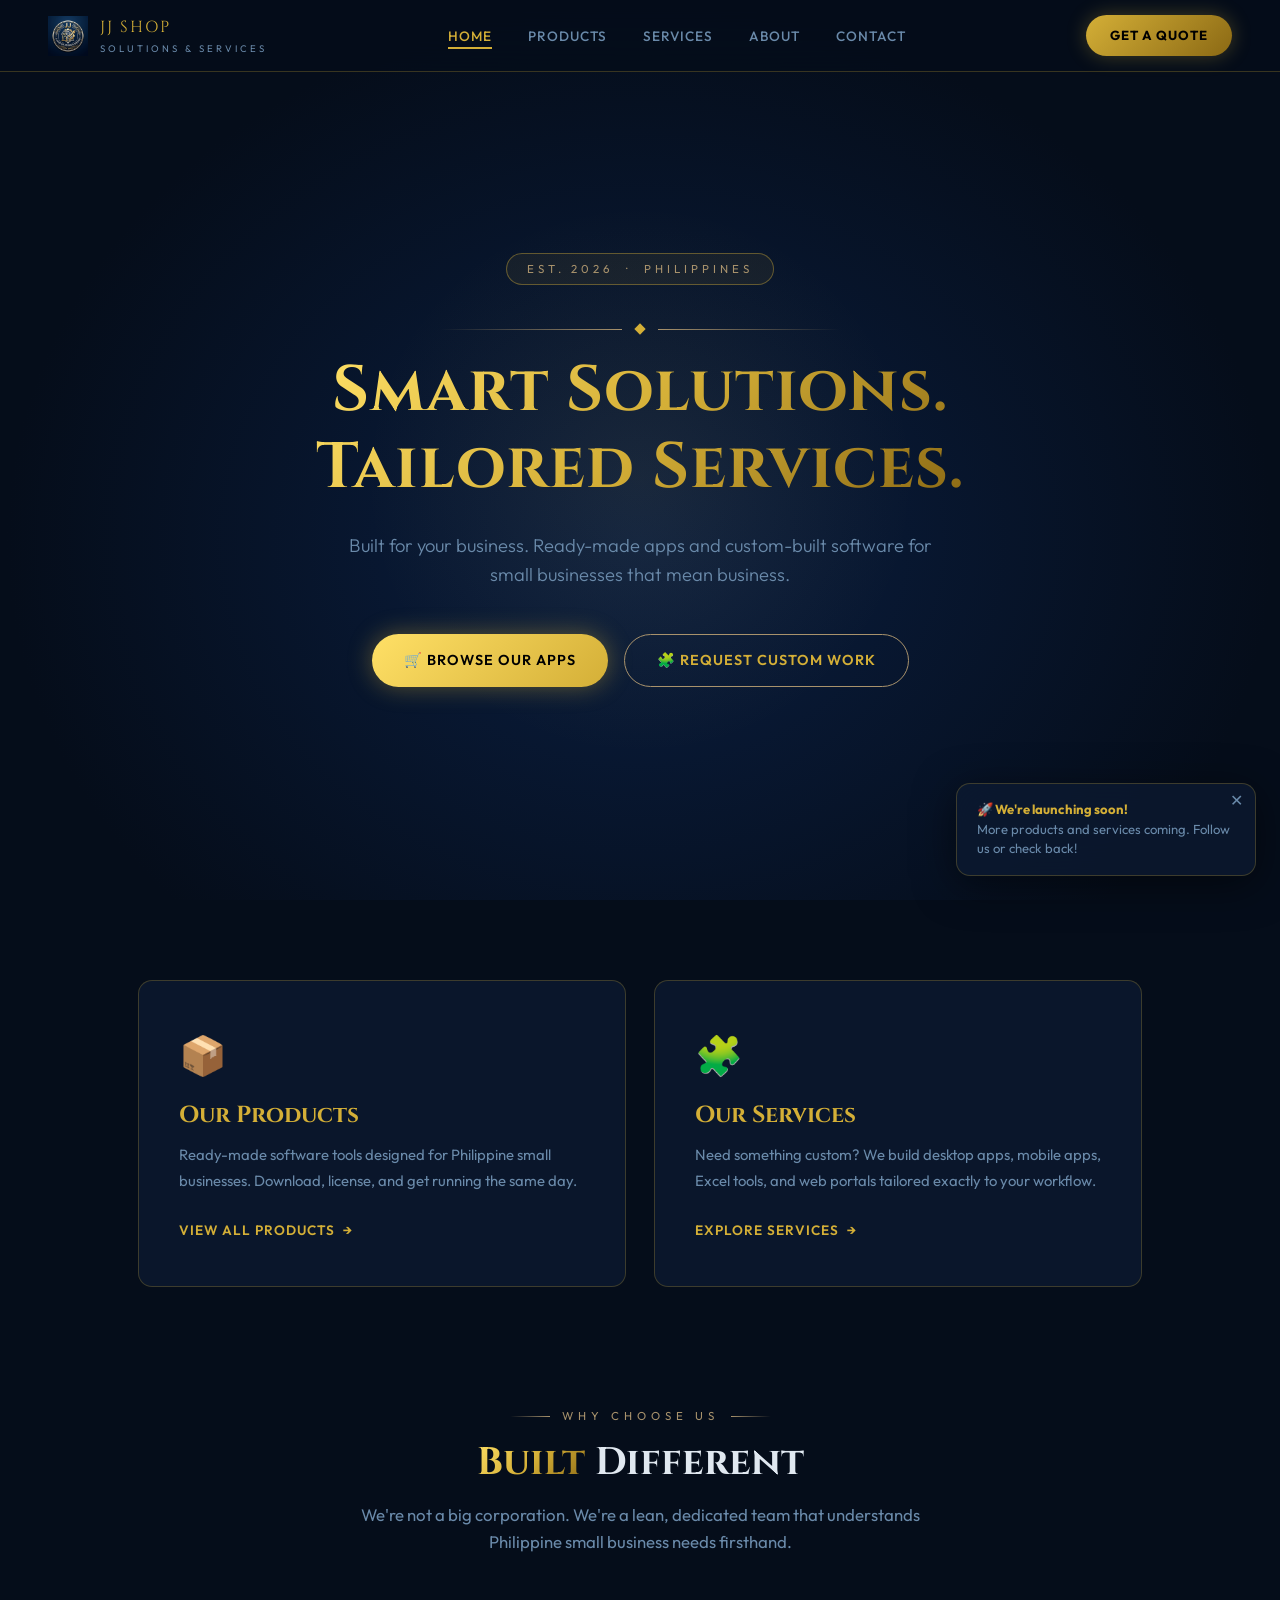
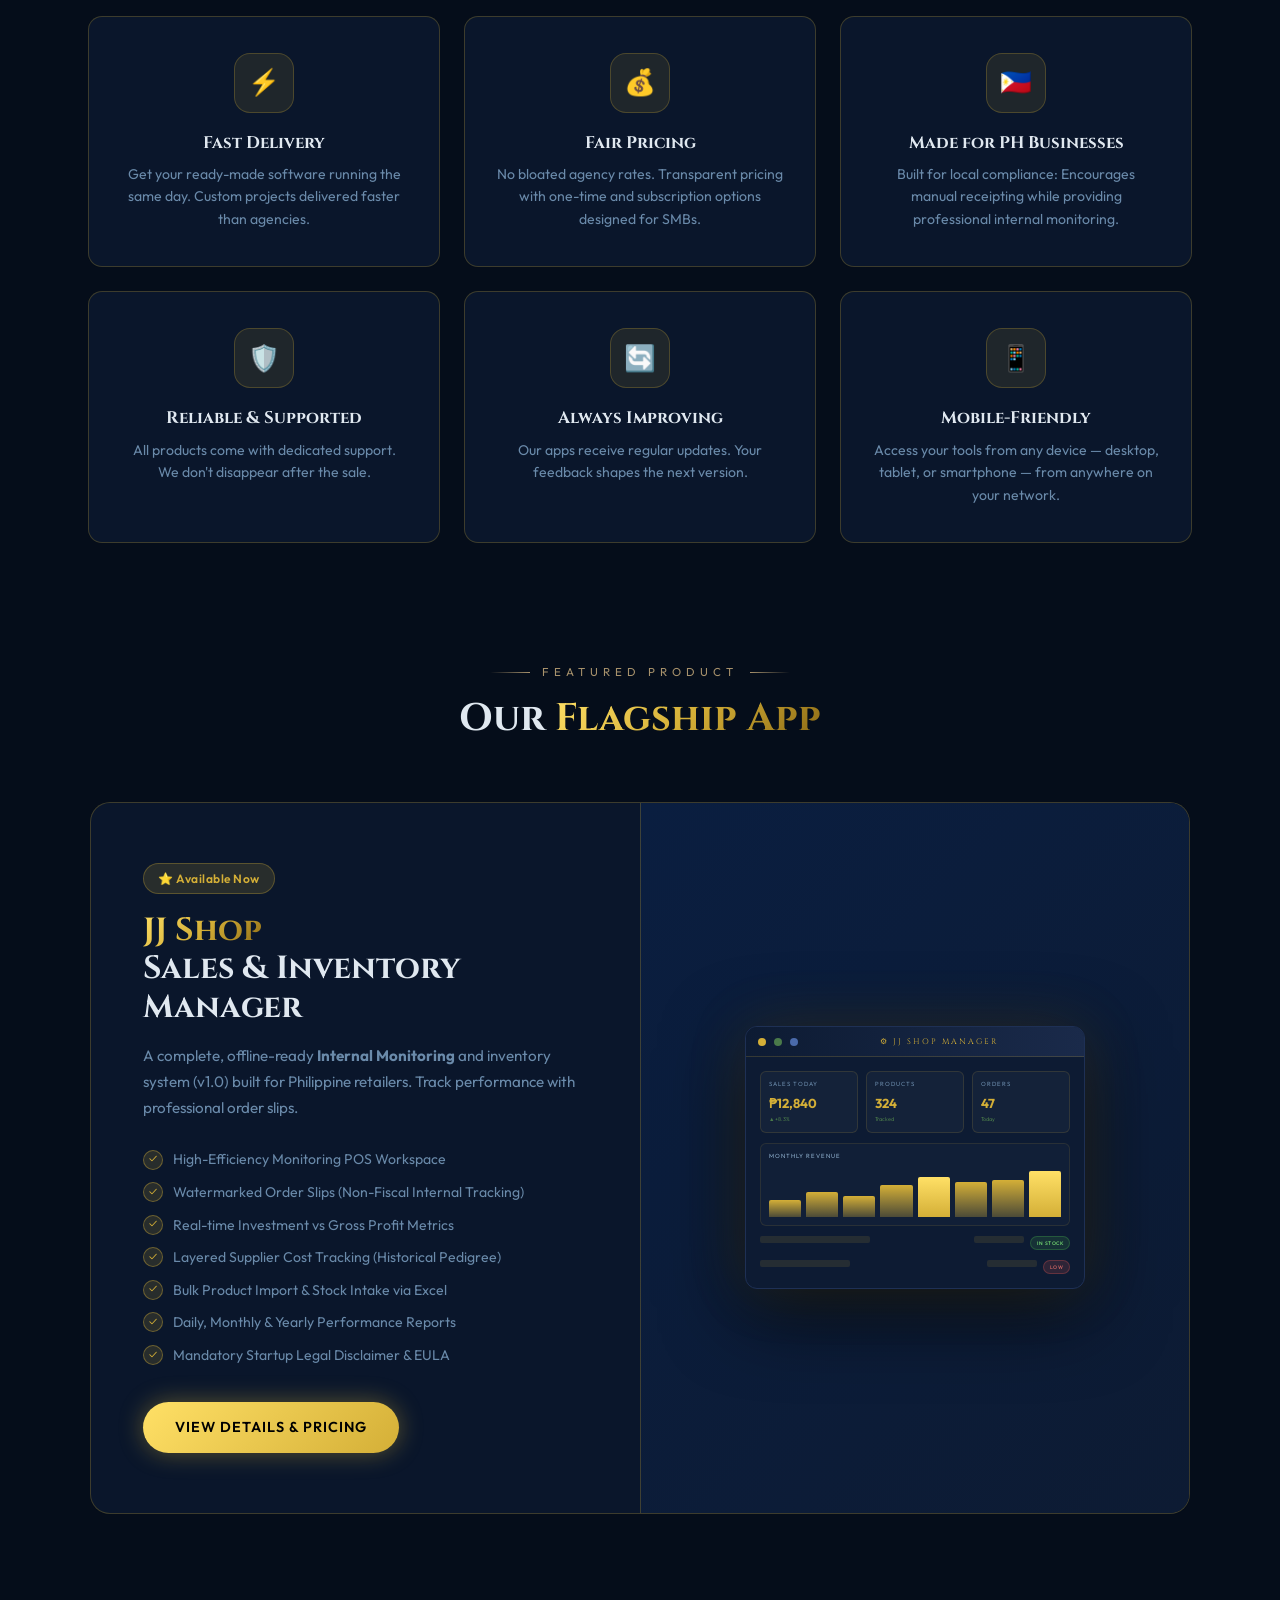
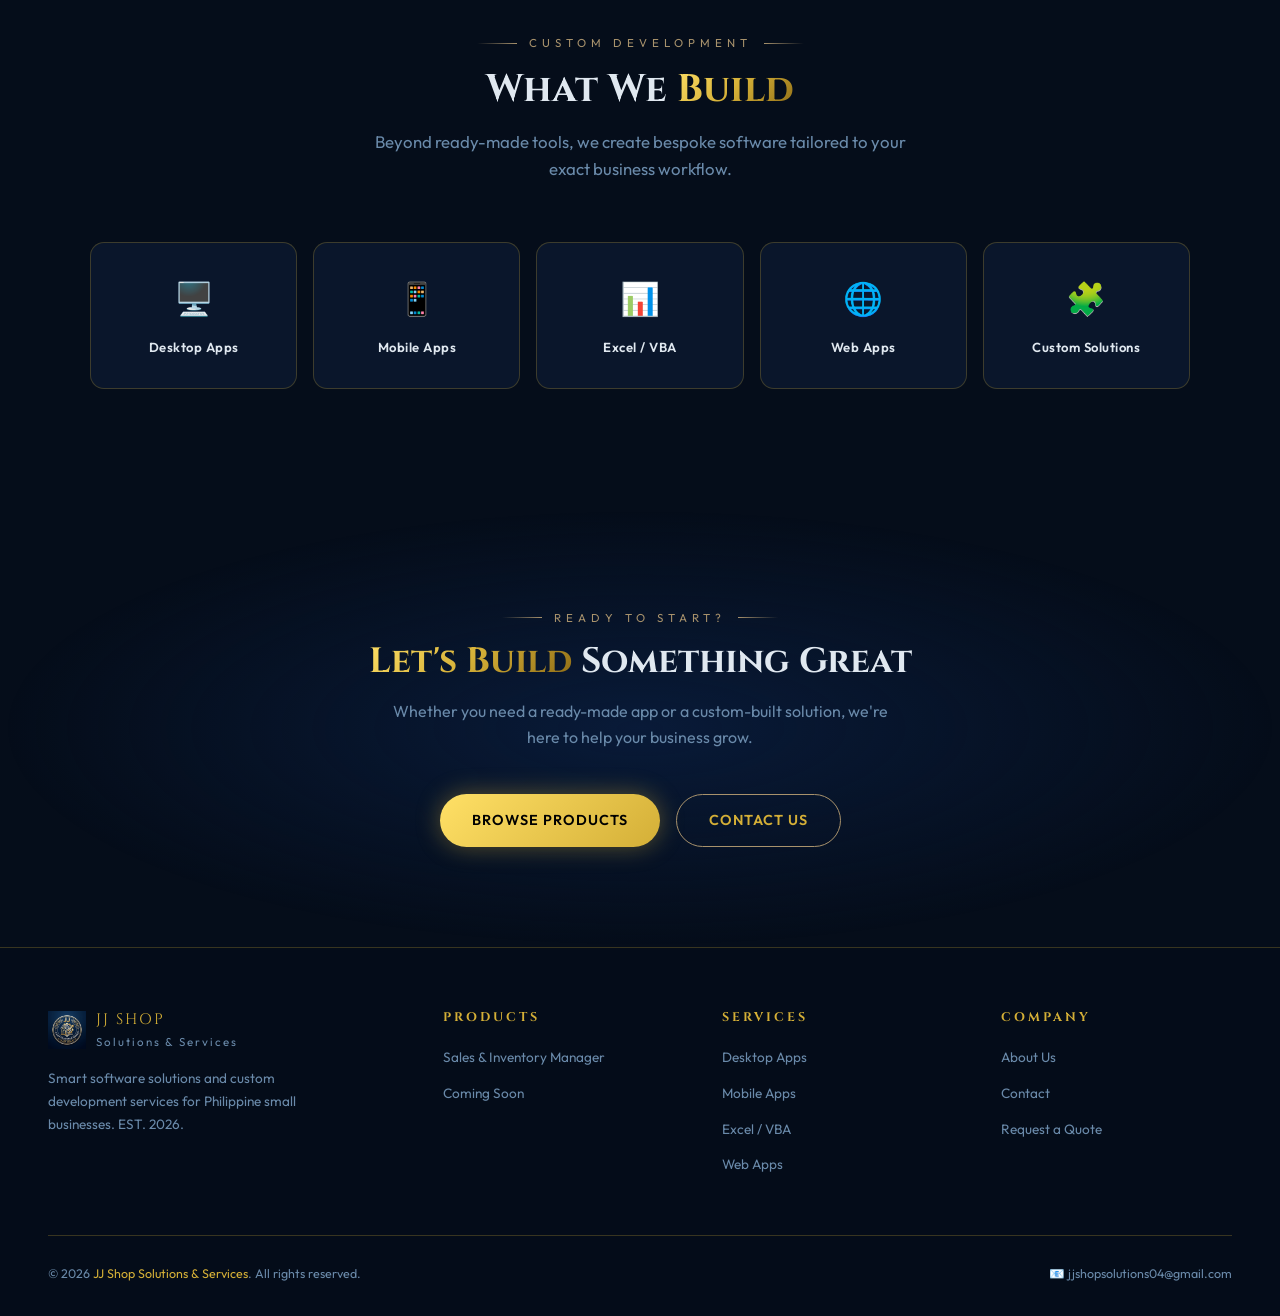
==== commit 89faf53e: "Add files via upload "Removed Money Pulse app from products"" ====
--- a/index.html
+++ b/index.html
@@ -260,7 +260,7 @@
       <div class="feature-item reveal">
         <div class="feature-icon">🇵🇭</div>
         <h3>Made for PH Businesses</h3>
-        <p>Peso-based, Philippine VAT-aware, and built with the real needs of local businesses in mind.</p>
+        <p>Built for local compliance: Encourages manual receipting while providing professional internal monitoring.</p>
       </div>
       <div class="feature-item reveal">
         <div class="feature-icon">🛡️</div>
@@ -291,15 +291,15 @@
     <div class="spotlight-content">
       <div class="badge badge-gold" style="margin-bottom:18px;">⭐ Available Now</div>
       <h2><span class="gold-text">JJ Shop</span><br>Sales & Inventory Manager</h2>
-      <p>A complete, offline-ready sales and inventory management system built for Philippine sari-sari stores, boutiques, and small retailers.</p>
+      <p>A complete, offline-ready <strong>Internal Monitoring</strong> and inventory system (v1.0) built for Philippine retailers. Track performance with professional order slips.</p>
       <div class="spotlight-features">
-        <div class="spotlight-feat"><div class="feat-check">✓</div> High-Efficiency Side-By-Side POS Dashboard</div>
-        <div class="spotlight-feat"><div class="feat-check">✓</div> Real-time Investment (Capital Outlay) vs Gross Profit</div>
+        <div class="spotlight-feat"><div class="feat-check">✓</div> High-Efficiency Monitoring POS Workspace</div>
+        <div class="spotlight-feat"><div class="feat-check">✓</div> Watermarked Order Slips (Non-Fiscal Internal Tracking)</div>
+        <div class="spotlight-feat"><div class="feat-check">✓</div> Real-time Investment vs Gross Profit Metrics</div>
         <div class="spotlight-feat"><div class="feat-check">✓</div> Layered Supplier Cost Tracking (Historical Pedigree)</div>
         <div class="spotlight-feat"><div class="feat-check">✓</div> Bulk Product Import & Stock Intake via Excel</div>
-        <div class="spotlight-feat"><div class="feat-check">✓</div> Daily, Monthly & Yearly Sales Strategy Reports</div>
-        <div class="spotlight-feat"><div class="feat-check">✓</div> Barcode Scanning & Label Printing</div>
-        <div class="spotlight-feat"><div class="feat-check">✓</div> Mobile-Accessible via Private Local Network</div>
+        <div class="spotlight-feat"><div class="feat-check">✓</div> Daily, Monthly & Yearly Performance Reports</div>
+        <div class="spotlight-feat"><div class="feat-check">✓</div> Mandatory Startup Legal Disclaimer & EULA</div>
       </div>
       <a href="products.html" class="btn btn-primary">View Details & Pricing</a>
     </div>
